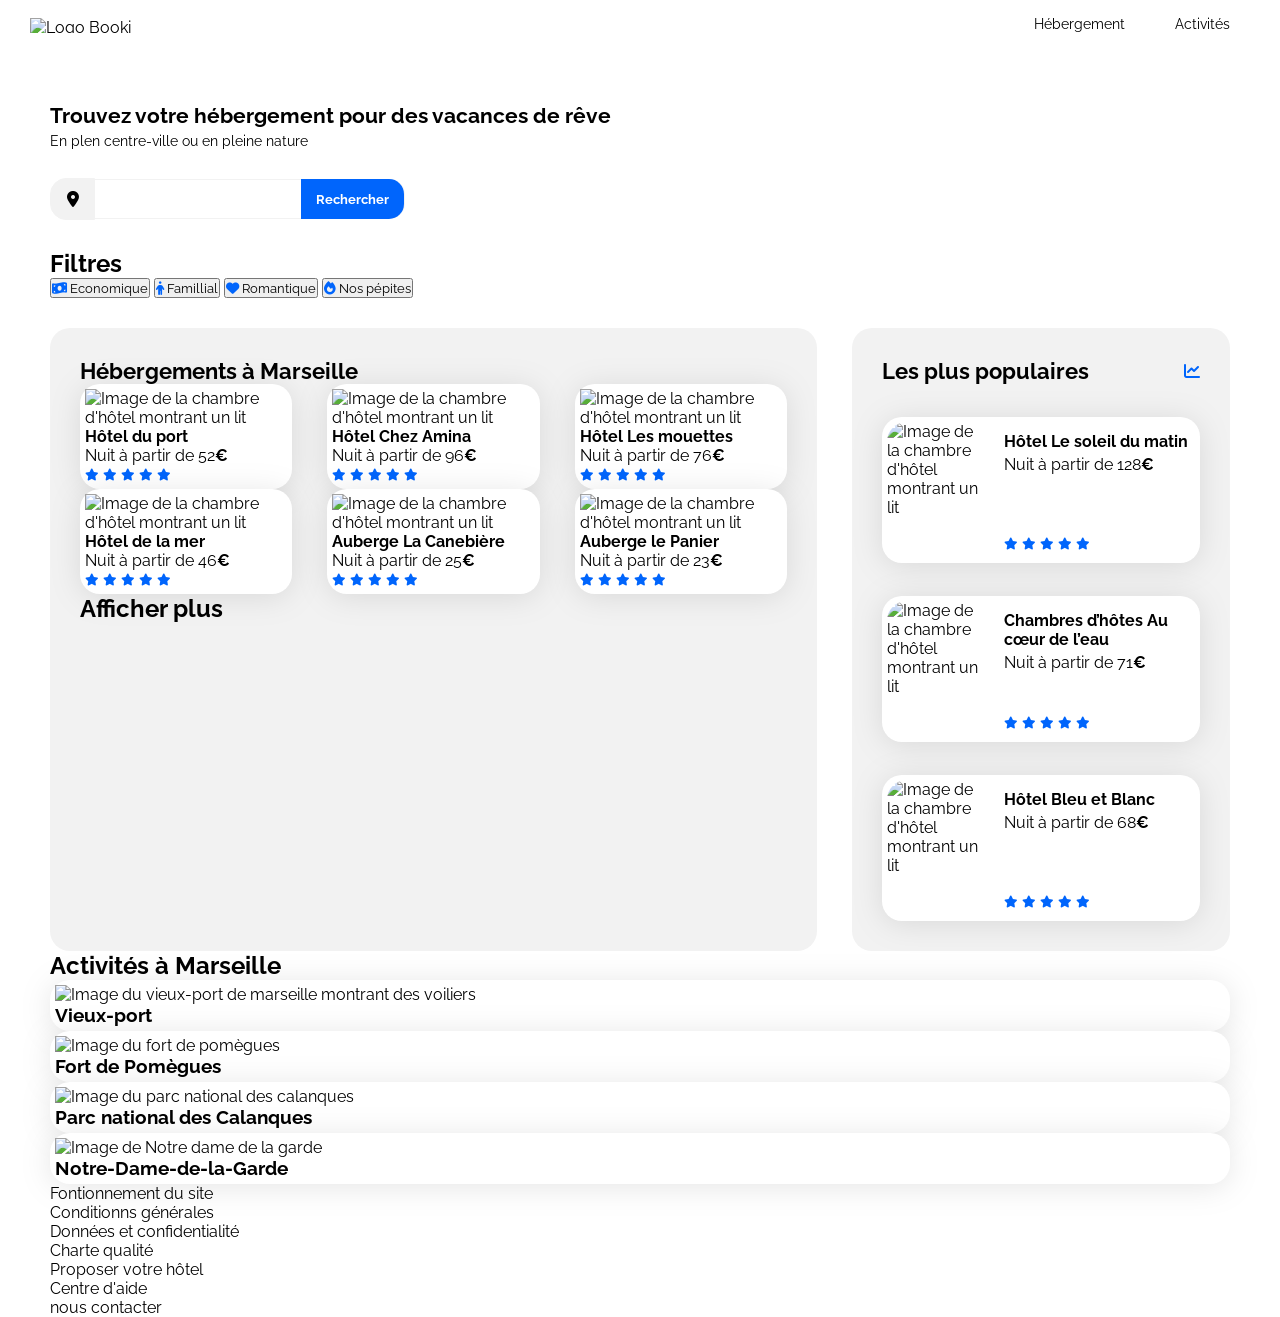
==== Projet 2/index.html @ f7e9991d "Formation Open Classroom" ====
<!DOCTYPE html>
<html lang="fr">
  <head>
    <meta charset="UTF-8" />
    <meta name="viewport" content="width=device-width, initial-scale=1.0" />
    <title>Booki</title>
    <link rel="preconnect" href="https://fonts.googleapis.com" />
    <link rel="preconnect" href="https://fonts.gstatic.com" crossorigin />
    <link
      href="https://fonts.googleapis.com/css2?family=Raleway:wght@400;500;700&display=swap"
      rel="stylesheet"
    />
    <link
      rel="stylesheet"
      href="https://cdnjs.cloudflare.com/ajax/libs/font-awesome/6.2.1/css/all.min.css"
      integrity="sha512-MV7K8+y+gLIBoVD59lQIYicR65iaqukzvf/nwasF0nqhPay5w/9lJmVM2hMDcnK1OnMGCdVK+iQrJ7lzPJQd1w=="
      crossorigin="anonymous"
      referrerpolicy="no-referrer"
    />
    <link rel="stylesheet" href="./css/style.css" />
  </head>

  <body>
    <nav>
      <div class="logo-container">
        <img src="./images/logo/Booki.png" alt="Logo Booki" />
      </div>
      <div class="menu">
        <ul>
          <li><a href="#hebergements">Hébergement</a></li>
          <li><a href="#activites">Activités</a></li>
        </ul>
      </div>
    </nav>
    <div class="main-container">
      <header>
        <div class="intro">
          <div class="intro-title">
            <h1>Trouvez votre hébergement pour des vacances de rêve</h1>
            <p>En plen centre-ville ou en pleine nature</p>
          </div>
          <div class="intro-search">
            <i class="fa-solid fa-location-dot"></i>
            <form action="">
              <input type="text" name="" id="" />
              <input type="submit" value="Rechercher" />
            </form>
          </div>
          <div class="intro-filter">
            <h2>Filtres</h2>
            <button>
              <i class="fa-solid fa-money-bill-wave"></i> Economique
            </button>
            <button><i class="fa-solid fa-person"></i> Famillial</button>
            <button><i class="fa-solid fa-heart"></i> Romantique</button>
            <button><i class="fa-solid fa-fire"></i> Nos pépites</button>
          </div>
          <div class="intro-popup"></div>
        </div>
      </header>
      <main>
        <div class="hebergements-and-populaires">
          <section class="hebergements" id="hebergements">
            <div class="hebergements-title">
              <h2 class="section-title">Hébergements à Marseille</h2>
            </div>
            <div class="hebergements-cards">
              <article class="card">
                <img
                  src="./images/hebergements/fred-kleber.jpg"
                  alt="Image de la chambre d'hôtel montrant un lit"
                />
                <div class="card-content">
                  <div class="card-txt">
                    <h3 class="card-title">Hôtel du port</h3>
                    <p class="card-subtitle">
                      Nuit à partir de 52<span class="euro">€</span>
                    </p>
                  </div>
                  <div class="card-rating">
                    <i class="fa-xs fa-solid fa-star" aria-hidden="true"></i>
                    <i class="fa-xs fa-solid fa-star" aria-hidden="true"></i>
                    <i class="fa-xs fa-solid fa-star" aria-hidden="true"></i>
                    <i class="fa-xs fa-solid fa-star" aria-hidden="true"></i>
                    <i
                      class="fa-xs fa-solid fa-star neutral-star"
                      aria-hidden="true"
                    ></i>
                    <span class="sr-only">Note de 4 sur 5</span>
                  </div>
                </div>
              </article>
              <article class="card">
                <img
                  src="./images/hebergements/febrian-zakaria.jpg"
                  alt="Image de la chambre d'hôtel montrant un lit"
                />
                <div class="card-content">
                  <div class="card-txt">
                    <h3 class="card-title">Hôtel Chez Amina</h3>
                    <p class="card-subtitle">
                      Nuit à partir de 96<span class="euro">€</span>
                    </p>
                  </div>
                  <div class="card-rating">
                    <i class="fa-xs fa-solid fa-star" aria-hidden="true"></i>
                    <i class="fa-xs fa-solid fa-star" aria-hidden="true"></i>
                    <i class="fa-xs fa-solid fa-star" aria-hidden="true"></i>
                    <i class="fa-xs fa-solid fa-star" aria-hidden="true"></i>
                    <i
                      class="fa-xs fa-solid fa-star neutral-star"
                      aria-hidden="true"
                    ></i>
                    <span class="sr-only">Note de 4 sur 5</span>
                  </div>
                </div>
              </article>
              <article class="card">
                <img
                  src="./images/hebergements/reisetopia.jpg"
                  alt="Image de la chambre d'hôtel montrant un lit"
                />
                <div class="card-content">
                  <div class="card-txt">
                    <h3 class="card-title">Hôtel Les mouettes</h3>
                    <p class="card-subtitle">
                      Nuit à partir de 76<span class="euro">€</span>
                    </p>
                  </div>
                  <div class="card-rating">
                    <i class="fa-xs fa-solid fa-star" aria-hidden="true"></i>
                    <i class="fa-xs fa-solid fa-star" aria-hidden="true"></i>
                    <i class="fa-xs fa-solid fa-star" aria-hidden="true"></i>
                    <i class="fa-xs fa-solid fa-star" aria-hidden="true"></i>
                    <i
                      class="fa-xs fa-solid fa-star neutral-star"
                      aria-hidden="true"
                    ></i>
                    <span class="sr-only">Note de 4 sur 5</span>
                  </div>
                </div>
              </article>
              <article class="card">
                <img
                  src="./images/hebergements/annie-spratt.jpg"
                  alt="Image de la chambre d'hôtel montrant un lit"
                />
                <div class="card-content">
                  <div class="card-txt">
                    <h3 class="card-title">Hôtel de la mer</h3>
                    <p class="card-subtitle">
                      Nuit à partir de 46<span class="euro">€</span>
                    </p>
                  </div>
                  <div class="card-rating">
                    <i class="fa-xs fa-solid fa-star" aria-hidden="true"></i>
                    <i class="fa-xs fa-solid fa-star" aria-hidden="true"></i>
                    <i class="fa-xs fa-solid fa-star" aria-hidden="true"></i>
                    <i class="fa-xs fa-solid fa-star" aria-hidden="true"></i>
                    <i
                      class="fa-xs fa-solid fa-star neutral-star"
                      aria-hidden="true"
                    ></i>
                    <span class="sr-only">Note de 4 sur 5</span>
                  </div>
                </div>
              </article>
              <article class="card">
                <img
                  src="./images/hebergements/marcus-loke.jpg"
                  alt="Image de la chambre d'hôtel montrant un lit"
                />
                <div class="card-content">
                  <div class="card-txt">
                    <h3 class="card-title">Auberge La Canebière</h3>
                    <p class="card-subtitle">
                      Nuit à partir de 25<span class="euro">€</span>
                    </p>
                  </div>
                  <div class="card-rating">
                    <i class="fa-xs fa-solid fa-star" aria-hidden="true"></i>
                    <i class="fa-xs fa-solid fa-star" aria-hidden="true"></i>
                    <i class="fa-xs fa-solid fa-star" aria-hidden="true"></i>
                    <i class="fa-xs fa-solid fa-star" aria-hidden="true"></i>
                    <i
                      class="fa-xs fa-solid fa-star neutral-star"
                      aria-hidden="true"
                    ></i>
                    <span class="sr-only">Note de 4 sur 5</span>
                  </div>
                </div>
              </article>
              <article class="card">
                <img
                  src="./images/hebergements/nicate-lee.jpg"
                  alt="Image de la chambre d'hôtel montrant un lit"
                />
                <div class="card-content">
                  <div class="card-txt">
                    <h3 class="card-title">Auberge le Panier</h3>
                    <p class="card-subtitle">
                      Nuit à partir de 23<span class="euro">€</span>
                    </p>
                  </div>
                  <div class="card-rating">
                    <i class="fa-xs fa-solid fa-star" aria-hidden="true"></i>
                    <i class="fa-xs fa-solid fa-star" aria-hidden="true"></i>
                    <i class="fa-xs fa-solid fa-star" aria-hidden="true"></i>
                    <i class="fa-xs fa-solid fa-star" aria-hidden="true"></i>
                    <i
                      class="fa-xs fa-solid fa-star neutral-star"
                      aria-hidden="true"
                    ></i>
                    <span class="sr-only">Note de 4 sur 5</span>
                  </div>
                </div>
              </article>
            </div>
            <h2>Afficher plus</h2>
          </section>
          <section class="populaires">
            <div class="populaires-title">
              <h2 class="section-title">Les plus populaires</h2>
              <i class="fa-solid fa-chart-line" aria-hidden="true"></i>
            </div>
            <div class="populaires-cards">
              <article class="card">
                <img
                  src="./images/hebergements/emile-guillemot.jpg"
                  alt="Image de la chambre d'hôtel montrant un lit"
                />
                <div class="card-content">
                  <div class="card-txt">
                    <h3 class="card-title">Hôtel Le soleil du matin</h3>
                    <p class="card-subtitle">
                      Nuit à partir de 128<span class="euro">€</span>
                    </p>
                  </div>
                  <div class="card-rating">
                    <i class="fa-xs fa-solid fa-star" aria-hidden="true"></i>
                    <i class="fa-xs fa-solid fa-star" aria-hidden="true"></i>
                    <i class="fa-xs fa-solid fa-star" aria-hidden="true"></i>
                    <i class="fa-xs fa-solid fa-star" aria-hidden="true"></i>
                    <i
                      class="fa-xs fa-solid fa-star neutral-star"
                      aria-hidden="true"
                    ></i>
                    <span class="sr-only">Note de 4 sur 5</span>
                  </div>
                </div>
              </article>
              <article class="card">
                <img
                  src="./images/hebergements/aw-creative.jpg"
                  alt="Image de la chambre d'hôtel montrant un lit"
                />
                <div class="card-content">
                  <div class="card-txt">
                    <h3 class="card-title">
                      Chambres d’hôtes Au cœur de l’eau
                    </h3>
                    <p class="card-subtitle">
                      Nuit à partir de 71<span class="euro">€</span>
                    </p>
                  </div>
                  <div class="card-rating">
                    <i class="fa-xs fa-solid fa-star" aria-hidden="true"></i>
                    <i class="fa-xs fa-solid fa-star" aria-hidden="true"></i>
                    <i class="fa-xs fa-solid fa-star" aria-hidden="true"></i>
                    <i class="fa-xs fa-solid fa-star" aria-hidden="true"></i>
                    <i
                      class="fa-xs fa-solid fa-star neutral-star"
                      aria-hidden="true"
                    ></i>
                    <span class="sr-only">Note de 4 sur 5</span>
                  </div>
                </div>
              </article>
              <article class="card">
                <img
                  src="./images/hebergements/febrian-zakaria2.jpg"
                  alt="Image de la chambre d'hôtel montrant un lit"
                />
                <div class="card-content">
                  <div class="card-txt">
                    <h3 class="card-title">Hôtel Bleu et Blanc</h3>
                    <p class="card-subtitle">
                      Nuit à partir de 68<span class="euro">€</span>
                    </p>
                  </div>
                  <div class="card-rating">
                    <i class="fa-xs fa-solid fa-star" aria-hidden="true"></i>
                    <i class="fa-xs fa-solid fa-star" aria-hidden="true"></i>
                    <i class="fa-xs fa-solid fa-star" aria-hidden="true"></i>
                    <i class="fa-xs fa-solid fa-star" aria-hidden="true"></i>
                    <i
                      class="fa-xs fa-solid fa-star neutral-star"
                      aria-hidden="true"
                    ></i>
                    <span class="sr-only">Note de 4 sur 5</span>
                  </div>
                </div>
              </article>
            </div>
          </section>
        </div>
        <section class="activites" id="activites">
          <h2>Activités à Marseille</h2>
          <div class="activites-cards">
            <article class="card">
              <img
                src="./images/activites/reno-laithienne.jpg"
                alt="Image du vieux-port de marseille montrant des voiliers"
              />
              <div class="card-content">
                <div class="card-txt">
                  <h3>Vieux-port</h3>
                </div>
              </div>
            </article>
            <article class="card">
              <img
                src="./images/activites/paul-hermann.jpg"
                alt="Image du fort de pomègues"
              />
              <div class="card-content">
                <div class="card-txt">
                  <h3>Fort de Pomègues</h3>
                </div>
              </div>
            </article>
            <article class="card">
              <img
                src="./images/activites/kilyan-sockalingum.jpg"
                alt="Image du parc national des calanques"
              />
              <div class="card-content">
                <div class="card-txt">
                  <h3>Parc national des Calanques</h3>
                </div>
              </div>
            </article>
            <article class="card">
              <img
                src="./images/activites/florian-wehde.jpg"
                alt="Image de Notre dame de la garde"
              />
              <div class="card-content">
                <div class="card-txt">
                  <h3>Notre-Dame-de-la-Garde</h3>
                </div>
              </div>
            </article>
          </div>
        </section>
      </main>
      <footer>
        <div class="a-propos">
          <ul>
            <li><a href="#">Fontionnement du site</a></li>
            <li><a href="#">Conditionns générales</a></li>
            <li><a href="#">Données et confidentialité</a></li>
          </ul>
        </div>
        <div class="nos-hebergements">
          <ul>
            <li><a href="#">Charte qualité</a></li>
            <li><a href="#">Proposer votre hôtel</a></li>
          </ul>
        </div>
        <div class="assistance">
          <ul>
            <li><a href="#">Centre d'aide</a></li>
            <li><a href="#">nous contacter</a></li>
          </ul>
        </div>
      </footer>
    </div>
  </body>
</html>
---- Projet 2/css/style.css ----
/****** General ***********/
* {
  font-family: "Raleway", sans-serif;
  margin: 0;
  padding: 0;
  box-sizing: border-box;
  list-style: none;
  text-decoration: none;
  color: black;
}

:root {
  --main-color: #0065fc;
  --main-bg-color: #f2f2f2;
  --filter-bg-color: #deebff;
}

.fa-solid {
  color: var(--main-color);
}

body {
  display: flex;
  justify-content: center;
  flex-direction: column;
  align-items: center;
}
nav {
  display: grid;
  width: 100%;
  grid-template-columns: 1fr auto 1fr;
  grid-template-areas: "logo none nav";
  height: 50px;
}

.logo-container {
  display: flex;
  align-items: center;
  height: 100%;
  padding-left: 30px;
}

.logo-container img {
  height: 30%;
}

.menu {
  grid-area: nav;
  display: flex;
  justify-content: end;
  height: 100%;
  padding: 15px 50px 0 0;
  font-size: 0.9rem;
}
.menu ul {
  display: flex;
  gap: 50px;
}

.menu ul li a {
  position: relative;
}
.menu ul li a:hover {
  color: var(--main-color);
}
.menu ul li a::after {
  content: "";
  position: absolute;
  background: var(--main-color);
  height: 2px;
  width: 100%;
  left: 0;
  top: -15px;
  visibility: hidden;
}
.menu ul li a:hover::after {
  visibility: visible;
}

.main-container {
  width: 100%;
  max-width: 1440px;
  padding: 0 50px;
  box-sizing: border-box;
}

.intro {
  margin-top: 50px;
  display: flex;
  flex-direction: column;
  gap: 30px;
}

.intro .intro-title h1 {
  font-size: 1.3rem;
  line-height: 2rem;
}

.intro .intro-title p {
  font-size: 0.9rem;
}

.intro .intro-search {
  display: flex;
  align-items: center;
  border: 1px solid var(--main-bg-color);
  width: fit-content;
  border-radius: 15px;
  height: 40px;
}

.intro .intro-search i {
  background: var(--main-bg-color);
  padding: 12px 15px;
  border-radius: 15px 0 0 15px;
  color: black;
  border: 1px solid var(--main-bg-color);
}

.intro .intro-search input {
  border: none;
  height: 38px;
  outline: none;
  padding: 12px 15px;
}

.intro .intro-search input[type="submit"] {
  color: white;
  background: var(--main-color);
  padding: 12px 15px;
  height: 40px;
  border-radius: 0 15px 15px 0;
  font-weight: bold;
}

.section-title {
  margin: 0;
  font-size: 22px;
}

.card {
  background-color: white;
  border-radius: 20px;
  padding: 5px;
  filter: drop-shadow(0px 3px 15px rgba(0, 0, 0, 0.1));
}

.card img {
  object-fit: cover;
}

.card-title {
  font-size: 16px;
}

.euro {
  font-weight: 700;
}

.neutralStar {
  color: var(--main-bg-color);
}

/****** Hebergements And Populaires ***********/
.hebergements-and-populaires {
  display: flex;
  justify-content: space-between;
}

.hebergements-and-populaires section {
  background-color: var(--main-bg-color);
  border-radius: 20px;
  padding: 30px;
  box-sizing: border-box;
}

/****** Hebergements ***********/
.hebergements {
  width: 65%;
}

.hebergements-cards {
  display: flex;
  flex-wrap: wrap;
  justify-content: space-between;
}

.hebergements-cards .card {
  width: 30%;
}

.hebergements-cards .card img {
  width: 30%;
}

/****** Populaires ***********/
.populaires {
  width: 32%;
}

.populaires-title {
  display: flex;
  justify-content: space-between;
  align-items: center;
}

.populaires-cards .card {
  display: flex;
  margin-top: 33px;
}

.populaires-cards img {
  width: 33%;
  height: 136px;
  border-top-left-radius: 20px;
  border-bottom-left-radius: 20px;
}

.populaires-cards .card-content {
  width: 67%;
  padding-left: 15px;
  display: flex;
  flex-direction: column;
  justify-content: space-between;
  box-sizing: border-box;
}

.populaires-cards .card-title {
  margin-top: 10px;
  margin-bottom: 4px;
}

.populaires-cards .card-subtitle {
  margin: 0;
}

.populaires-cards .card-rating {
  margin-bottom: 5px;
}

.activites {
  width: 100%;
}
/* Le code ci-dessous correspond à la version responsive uniquement */

/****** Media queries ***********/
/* Medium devices (tablets, less/equal than 1024px) */
@media (max-width: 1024px) {
  .hebergements-and-populaires {
    flex-direction: column;
  }

  .hebergements {
    width: 100%;
  }

  .populaires {
    width: 100%;
    margin-top: 50px;
  }

  .populaires-cards {
    display: flex;
    flex-direction: row;
    justify-content: space-between;
  }

  .populaires-cards .card {
    width: 30%;
  }

  .populaires-cards .card-title {
    font-size: 14px;
  }

  .populaires-cards .card-subtitle {
    font-size: 13px;
  }
}

/* Small devices (phones, less than 768px) */
@media (max-width: 767.98px) {
  /* ... */
}
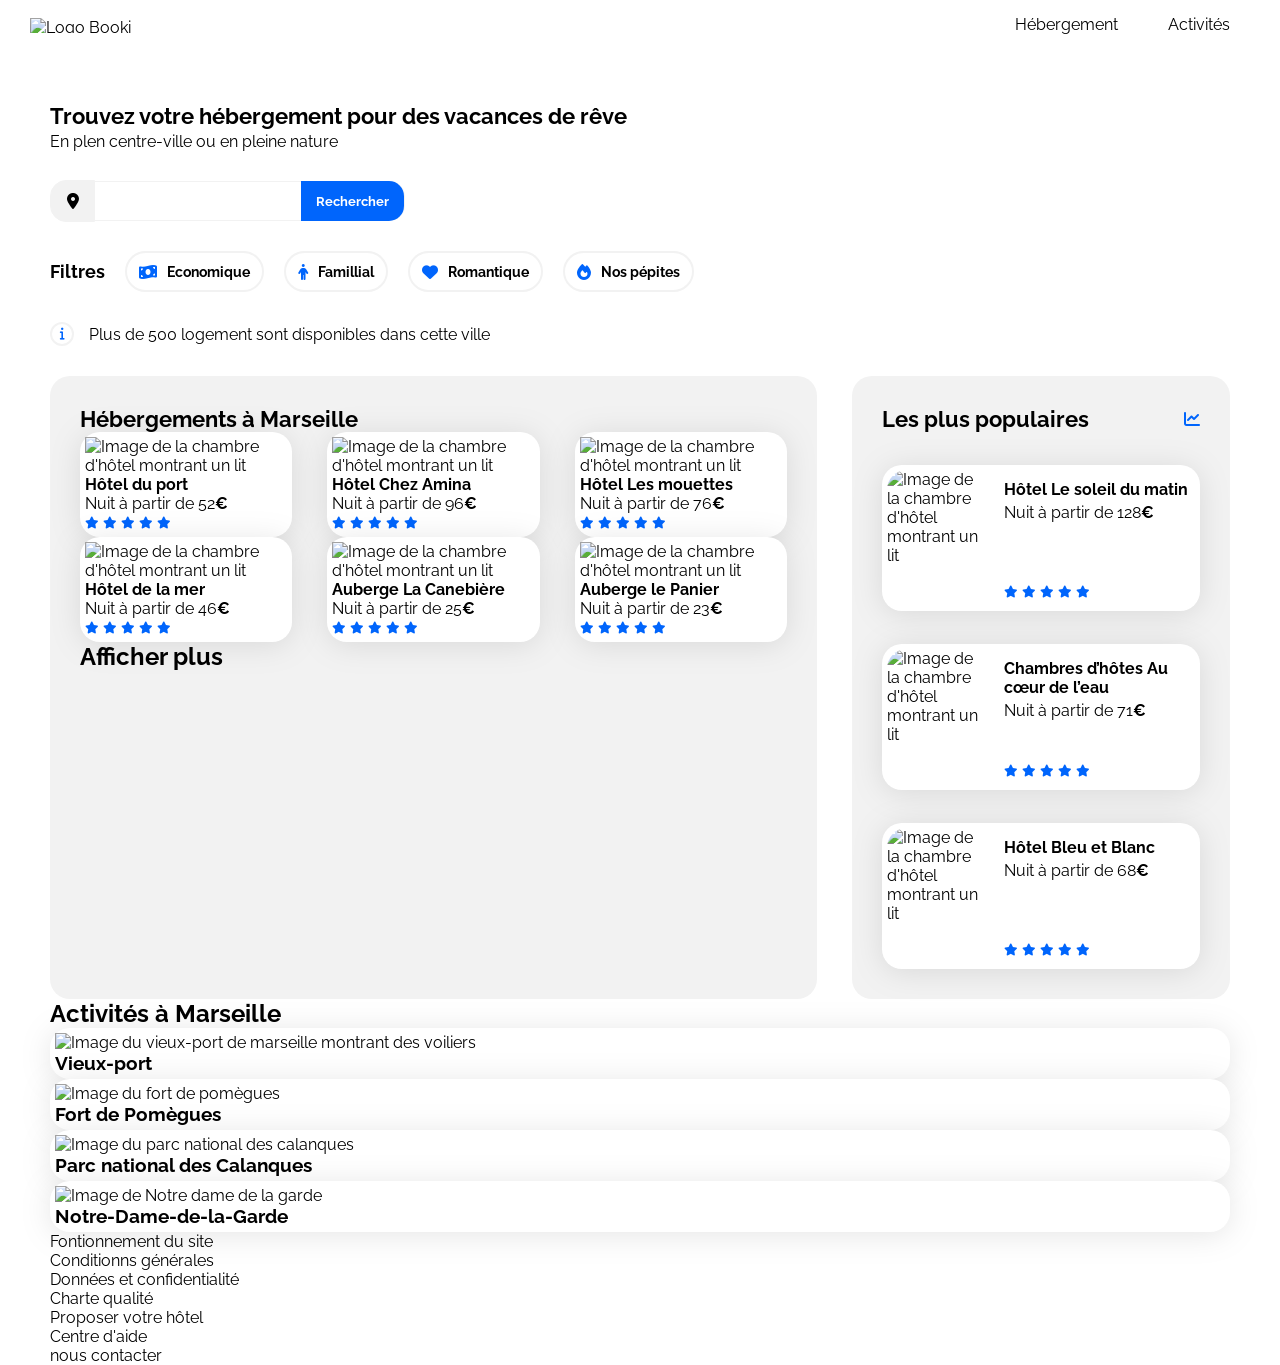
==== commit 422d552a: "fin de journée 1 html ok, css nav + header" ====
--- a/Projet 2/index.html
+++ b/Projet 2/index.html
@@ -49,13 +49,18 @@
           <div class="intro-filter">
             <h2>Filtres</h2>
             <button>
-              <i class="fa-solid fa-money-bill-wave"></i> Economique
+              <i class="fa-solid fa-money-bill-wave"></i>Economique
             </button>
-            <button><i class="fa-solid fa-person"></i> Famillial</button>
-            <button><i class="fa-solid fa-heart"></i> Romantique</button>
-            <button><i class="fa-solid fa-fire"></i> Nos pépites</button>
-          </div>
-          <div class="intro-popup"></div>
+            <button><i class="fa-solid fa-person"></i>Famillial</button>
+            <button><i class="fa-solid fa-heart"></i>Romantique</button>
+            <button><i class="fa-solid fa-fire"></i>Nos pépites</button>
+          </div>
+          <div class="intro-popup">
+            <div class="popup-icon">
+              <i class="fa-solid fa-info"></i>
+            </div>
+            <p>Plus de 500 logement sont disponibles dans cette ville</p>
+          </div>
         </div>
       </header>
       <main>
--- a/Projet 2/css/style.css
+++ b/Projet 2/css/style.css
@@ -25,6 +25,8 @@
   flex-direction: column;
   align-items: center;
 }
+/* ===================================== */
+/* =========== nav =====================*/
 nav {
   display: grid;
   width: 100%;
@@ -50,7 +52,7 @@
   justify-content: end;
   height: 100%;
   padding: 15px 50px 0 0;
-  font-size: 0.9rem;
+  font-size: 1rem;
 }
 .menu ul {
   display: flex;
@@ -76,7 +78,8 @@
 .menu ul li a:hover::after {
   visibility: visible;
 }
-
+/* ===================================== */
+/* =========== main =====================*/
 .main-container {
   width: 100%;
   max-width: 1440px;
@@ -84,6 +87,9 @@
   box-sizing: border-box;
 }
 
+/* ===================================== */
+/* =========== Intro ====================*/
+
 .intro {
   margin-top: 50px;
   display: flex;
@@ -92,12 +98,12 @@
 }
 
 .intro .intro-title h1 {
-  font-size: 1.3rem;
+  font-size: 1.375rem;
   line-height: 2rem;
 }
 
 .intro .intro-title p {
-  font-size: 0.9rem;
+  font-size: 1rem;
 }
 
 .intro .intro-search {
@@ -118,6 +124,7 @@
 }
 
 .intro .intro-search input {
+  font-size: 1.125;
   border: none;
   height: 38px;
   outline: none;
@@ -132,6 +139,49 @@
   border-radius: 0 15px 15px 0;
   font-weight: bold;
 }
+.intro .intro-filter {
+  display: flex;
+  align-items: center;
+  gap: 20px;
+}
+.intro .intro-filter h2 {
+  font-size: 1.1rem;
+}
+.intro .intro-filter button {
+  display: flex;
+  align-items: center;
+  gap: 10px;
+  padding: 10px 12px;
+  border: 2px solid var(--main-bg-color);
+  font-weight: bold;
+  font-size: 0.9rem;
+  color: black;
+  background: white;
+  border-radius: 30px;
+}
+
+.intro .intro-filter button i {
+  color: var(--main-color);
+  font-size: 1rem;
+}
+
+.intro .intro-popup {
+  display: flex;
+  align-items: center;
+  gap: 15px;
+  margin-bottom: 30px;
+}
+
+.intro .intro-popup .popup-icon {
+  display: flex;
+  font-size: 0.8rem;
+  justify-content: center;
+  align-items: center;
+  border: 2px solid var(--main-bg-color);
+  height: 24px;
+  width: 24px;
+  border-radius: 500px;
+}
 
 .section-title {
   margin: 0;
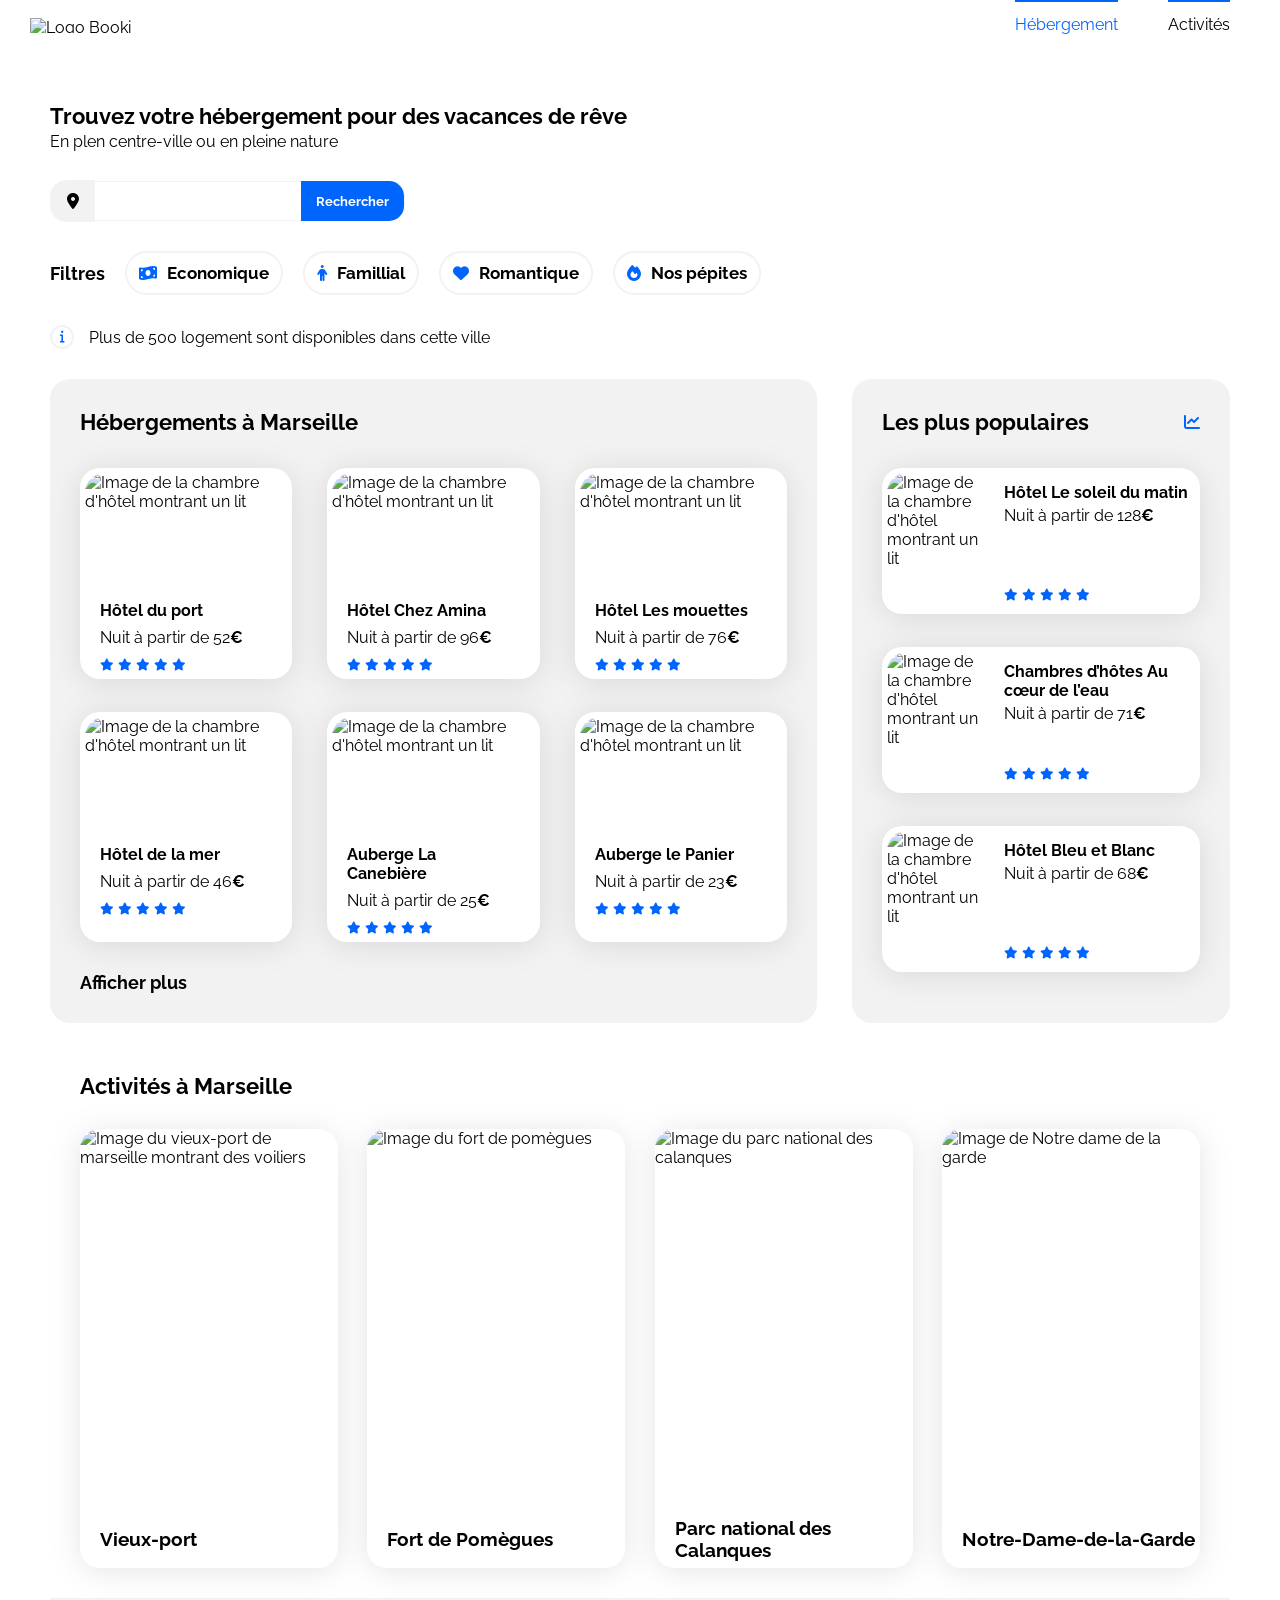
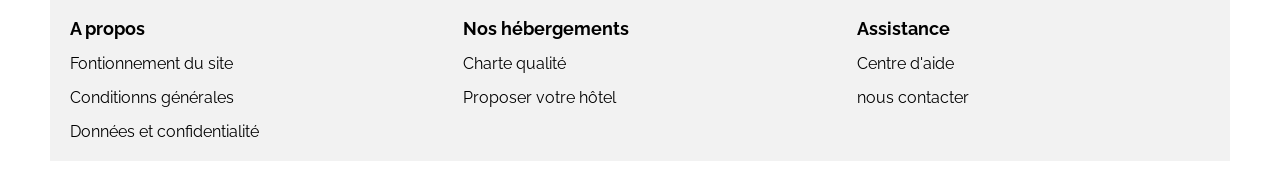
==== commit eb816b4c: "fin desktop" ====
--- a/Projet 2/index.html
+++ b/Projet 2/index.html
@@ -360,20 +360,23 @@
         </section>
       </main>
       <footer>
-        <div class="a-propos">
+        <div class="a-propos footer">
+          <h2>A propos</h2>
           <ul>
             <li><a href="#">Fontionnement du site</a></li>
             <li><a href="#">Conditionns générales</a></li>
             <li><a href="#">Données et confidentialité</a></li>
           </ul>
         </div>
-        <div class="nos-hebergements">
+        <div class="nos-hebergements footer">
+          <h2>Nos hébergements</h2>
           <ul>
             <li><a href="#">Charte qualité</a></li>
             <li><a href="#">Proposer votre hôtel</a></li>
           </ul>
         </div>
-        <div class="assistance">
+        <div class="assistance footer">
+          <h2>Assistance</h2>
           <ul>
             <li><a href="#">Centre d'aide</a></li>
             <li><a href="#">nous contacter</a></li>
--- a/Projet 2/css/style.css
+++ b/Projet 2/css/style.css
@@ -62,9 +62,7 @@
 .menu ul li a {
   position: relative;
 }
-.menu ul li a:hover {
-  color: var(--main-color);
-}
+
 .menu ul li a::after {
   content: "";
   position: absolute;
@@ -73,10 +71,16 @@
   width: 100%;
   left: 0;
   top: -15px;
+}
+.menu ul li a {
+  color: var(--main-color);
+}
+
+.menu ul :nth-child(2) a:not(:hover) {
+  color: black;
+}
+.menu ul :nth-child(2) a::after:not(:hover) {
   visibility: hidden;
-}
-.menu ul li a:hover::after {
-  visibility: visible;
 }
 /* ===================================== */
 /* =========== main =====================*/
@@ -132,6 +136,7 @@
 }
 
 .intro .intro-search input[type="submit"] {
+  cursor: pointer;
   color: white;
   background: var(--main-color);
   padding: 12px 15px;
@@ -145,19 +150,24 @@
   gap: 20px;
 }
 .intro .intro-filter h2 {
-  font-size: 1.1rem;
+  font-size: 1.125rem;
 }
 .intro .intro-filter button {
+  cursor: pointer;
   display: flex;
   align-items: center;
   gap: 10px;
   padding: 10px 12px;
   border: 2px solid var(--main-bg-color);
   font-weight: bold;
-  font-size: 0.9rem;
+  font-size: 1.063rem;
   color: black;
   background: white;
   border-radius: 30px;
+}
+
+.intro .intro-filter button:hover {
+  background: #0065fc22;
 }
 
 .intro .intro-filter button i {
@@ -185,10 +195,11 @@
 
 .section-title {
   margin: 0;
-  font-size: 22px;
+  font-size: 1.375rem;
 }
 
 .card {
+  cursor: pointer;
   background-color: white;
   border-radius: 20px;
   padding: 5px;
@@ -237,10 +248,34 @@
 
 .hebergements-cards .card {
   width: 30%;
+  display: flex;
+  flex-direction: column;
+  margin-top: 33px;
+  gap: 4px;
+  padding-bottom: 15;
 }
 
 .hebergements-cards .card img {
-  width: 30%;
+  width: 100%;
+  height: 124px;
+  border-radius: 20px 20px 0 0;
+}
+
+.hebergements-cards .card-content {
+  padding: 0 15px;
+}
+
+.hebergements-cards .card-txt {
+  display: flex;
+  flex-direction: column;
+  gap: 8px;
+  margin-bottom: 8px;
+}
+
+.hebergements > h2 {
+  cursor: pointer;
+  font-size: 1.125rem;
+  margin-top: 30px;
 }
 
 /****** Populaires ***********/
@@ -291,6 +326,68 @@
 .activites {
   width: 100%;
 }
+
+/* ======================Activités========================= */
+
+.activites {
+  padding: 50px 30px 30px 30px;
+}
+
+.activites h2 {
+  font-size: 1.375rem;
+  margin-bottom: 30px;
+}
+
+.activites .activites-cards {
+  display: flex;
+  justify-content: space-between;
+  margin: 0 auto;
+}
+
+.activites .activites-cards .card {
+  width: 23%;
+  height: 439px;
+  padding: 0;
+}
+
+.activites .activites-cards .card img {
+  width: 100%;
+  height: 380px;
+  border-radius: 20px 20px 0 0;
+  display: block;
+}
+.activites .activites-cards .card .card-content {
+  height: 59px;
+  display: flex;
+  align-items: center;
+}
+.activites .activites-cards .card .card-content .card-txt {
+  font-size: 1rem;
+  padding-left: 20px;
+}
+
+footer {
+  background: var(--main-bg-color);
+  height: 163px;
+  display: grid;
+  grid-template-columns: 1fr 1fr 1fr;
+  font-size: 1rem;
+}
+
+footer h2 {
+  font-size: 1.125rem;
+}
+
+footer li {
+  margin-bottom: 15px;
+}
+
+.footer {
+  display: flex;
+  flex-direction: column;
+  padding: 20px;
+  gap: 15px;
+}
 /* Le code ci-dessous correspond à la version responsive uniquement */
 
 /****** Media queries ***********/
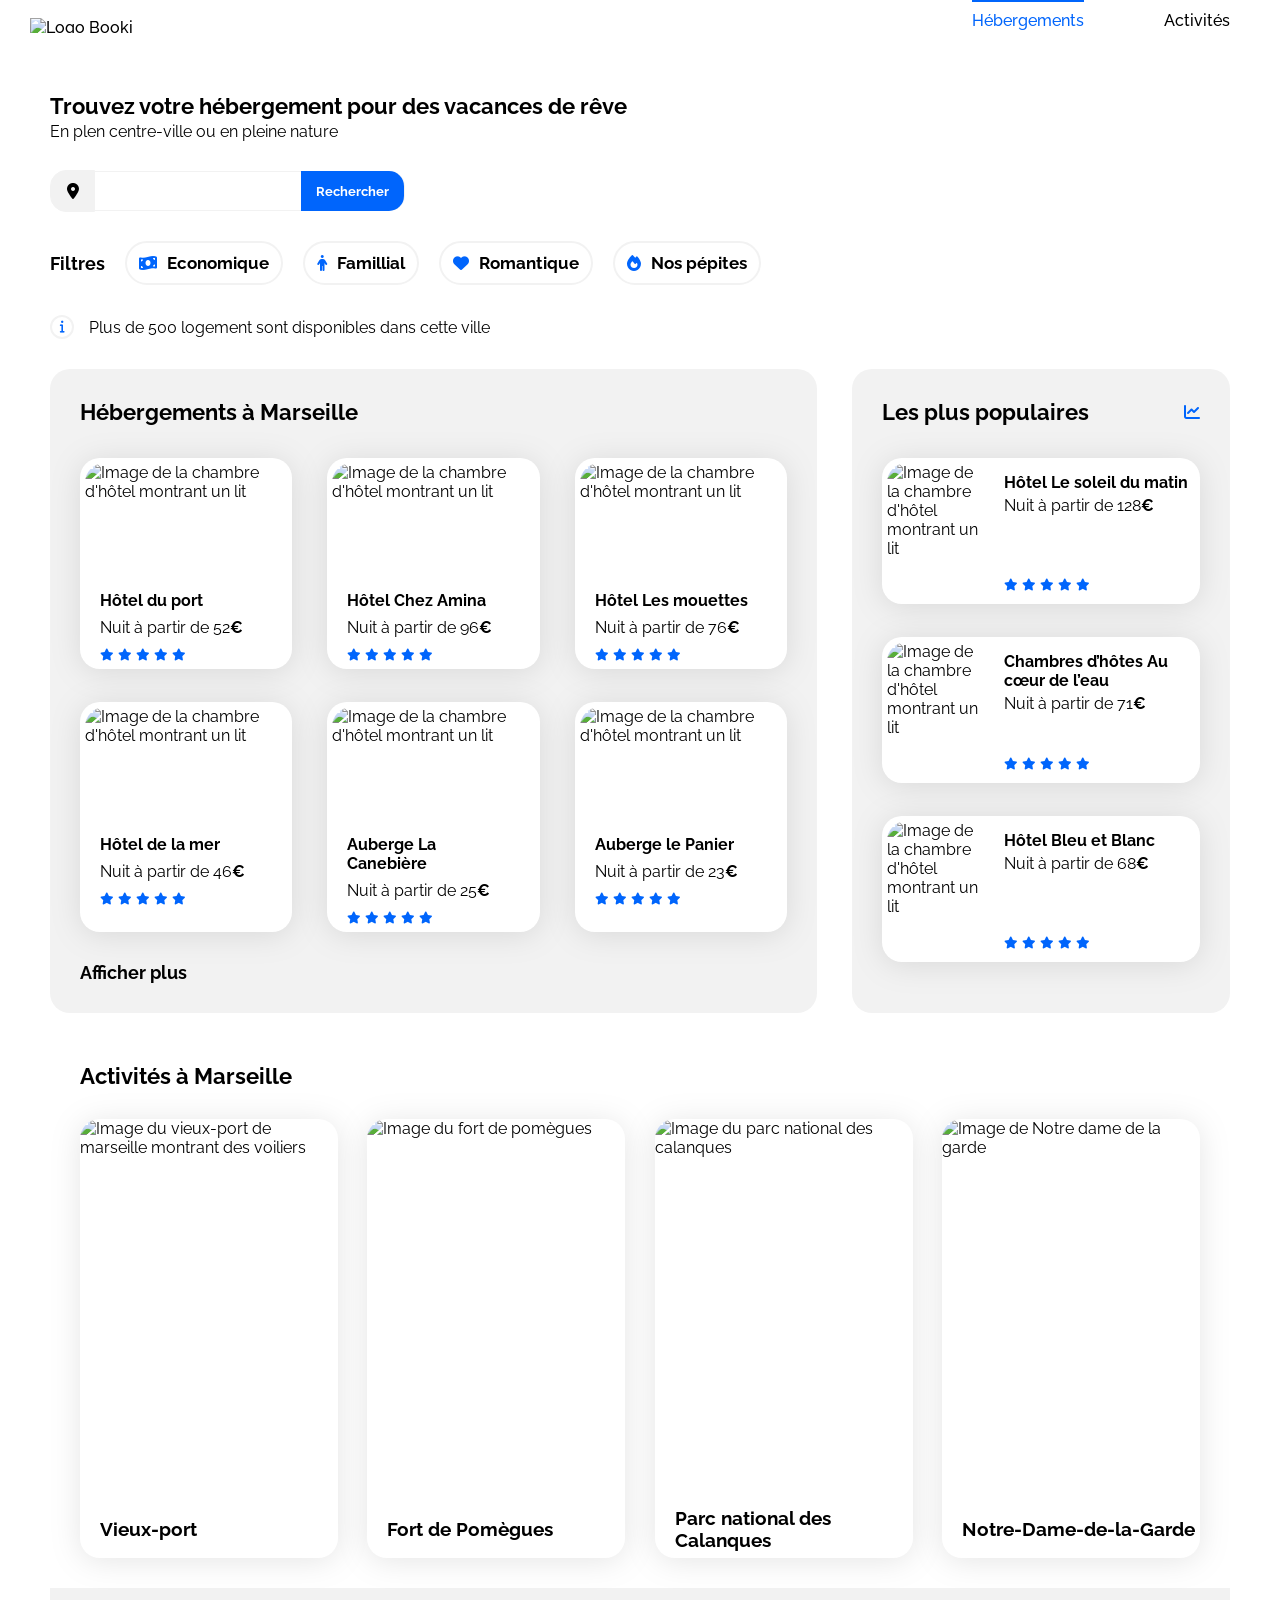
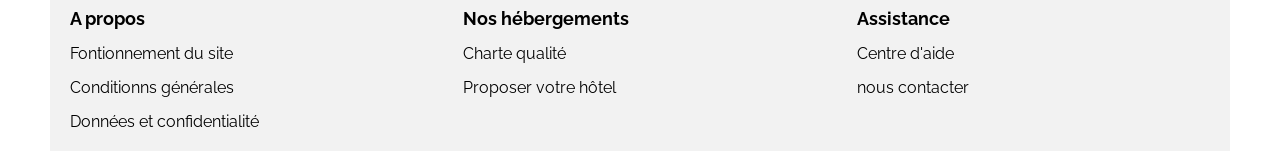
==== commit e8fe51ae: "Fin Projet 2 ? 7h de travail" ====
--- a/Projet 2/index.html
+++ b/Projet 2/index.html
@@ -27,7 +27,7 @@
       </div>
       <div class="menu">
         <ul>
-          <li><a href="#hebergements">Hébergement</a></li>
+          <li><a href="#hebergements">Hébergements</a></li>
           <li><a href="#activites">Activités</a></li>
         </ul>
       </div>
--- a/Projet 2/css/style.css
+++ b/Projet 2/css/style.css
@@ -28,6 +28,7 @@
 /* ===================================== */
 /* =========== nav =====================*/
 nav {
+  font-weight: 500;
   display: grid;
   width: 100%;
   grid-template-columns: 1fr auto 1fr;
@@ -51,37 +52,33 @@
   display: flex;
   justify-content: end;
   height: 100%;
-  padding: 15px 50px 0 0;
   font-size: 1rem;
 }
 .menu ul {
   display: flex;
-  gap: 50px;
-}
-
+  gap: 30px;
+}
+
+.menu ul li {
+  border-top: 2px solid #0065fc;
+  margin-right: 50px;
+  margin-bottom: 20px;
+  display: flex;
+  flex-direction: column;
+  justify-content: end;
+}
 .menu ul li a {
   position: relative;
-}
-
-.menu ul li a::after {
-  content: "";
-  position: absolute;
-  background: var(--main-color);
-  height: 2px;
-  width: 100%;
-  left: 0;
-  top: -15px;
-}
-.menu ul li a {
   color: var(--main-color);
 }
 
-.menu ul :nth-child(2) a:not(:hover) {
+.menu ul :nth-child(2):not(:hover) {
+  border-top: 2px solid transparent;
+}
+.menu ul :nth-child(2) :not(:hover) {
   color: black;
 }
-.menu ul :nth-child(2) a::after:not(:hover) {
-  visibility: hidden;
-}
+
 /* ===================================== */
 /* =========== main =====================*/
 .main-container {
@@ -95,7 +92,7 @@
 /* =========== Intro ====================*/
 
 .intro {
-  margin-top: 50px;
+  margin-top: 40px;
   display: flex;
   flex-direction: column;
   gap: 30px;
@@ -393,8 +390,17 @@
 /****** Media queries ***********/
 /* Medium devices (tablets, less/equal than 1024px) */
 @media (max-width: 1024px) {
+  nav {
+    height: 79px;
+  }
+  .logo-container {
+    padding-left: 50px;
+  }
+  .menu {
+    padding-bottom: 20px;
+  }
   .hebergements-and-populaires {
-    flex-direction: column;
+    flex-wrap: wrap;
   }
 
   .hebergements {
@@ -423,9 +429,109 @@
   .populaires-cards .card-subtitle {
     font-size: 13px;
   }
+  .activites .activites-cards .card {
+    height: 270px;
+  }
+  .activites .activites-cards .card img {
+    height: 200px;
+  }
+  .activites .activites-cards .card .card-content {
+    height: 70px;
+  }
 }
 
 /* Small devices (phones, less than 768px) */
 @media (max-width: 767.98px) {
   /* ... */
-}
+  nav {
+    display: flex;
+    flex-direction: column;
+    height: 115px;
+  }
+
+  .logo-container {
+    padding: 0;
+    display: flex;
+    align-items: center;
+    justify-content: center;
+  }
+
+  .logo-container img {
+    height: 30%;
+  }
+  .menu {
+    display: block;
+    width: 100%;
+  }
+  .menu ul {
+    width: 100%;
+    display: grid;
+    grid-template-columns: 50% 50%;
+    gap: 0;
+  }
+  .menu ul li {
+    width: 100%;
+    border: none;
+    border-bottom: 2px solid var(--main-color);
+    padding-bottom: 15px;
+  }
+  .menu ul a {
+    text-align: center;
+  }
+  .menu ul :nth-child(2):not(:hover) {
+    border-bottom: 2px solid transparent;
+    border-top: none;
+  }
+  .menu ul :nth-child(2) :not(:hover) {
+    color: black;
+  }
+  .intro .intro-search {
+    justify-content: center;
+  }
+
+  .intro .intro-filter h2 {
+    display: block;
+    width: 100%;
+  }
+  .intro .intro-filter {
+    flex-wrap: wrap;
+  }
+  .intro .intro-filter button {
+    width: 45%;
+    justify-content: center;
+  }
+  .hebergements-and-populaires {
+    flex-wrap: wrap-reverse;
+  }
+  .hebergements-and-populaires section {
+    border-radius: 0;
+  }
+  .populaires-cards {
+    flex-direction: column;
+  }
+  .populaires-cards .card {
+    width: 100%;
+  }
+  #hebergements {
+    background: white;
+  }
+
+  .hebergements-cards {
+    flex-direction: column;
+  }
+
+  .hebergements-cards .card {
+    width: 100%;
+  }
+  .activites .activites-cards {
+    flex-direction: column;
+    gap: 20px;
+  }
+  .activites .activites-cards .card {
+    width: 100%;
+  }
+  footer {
+    height: 100%;
+    grid-template-columns: 1fr;
+  }
+}
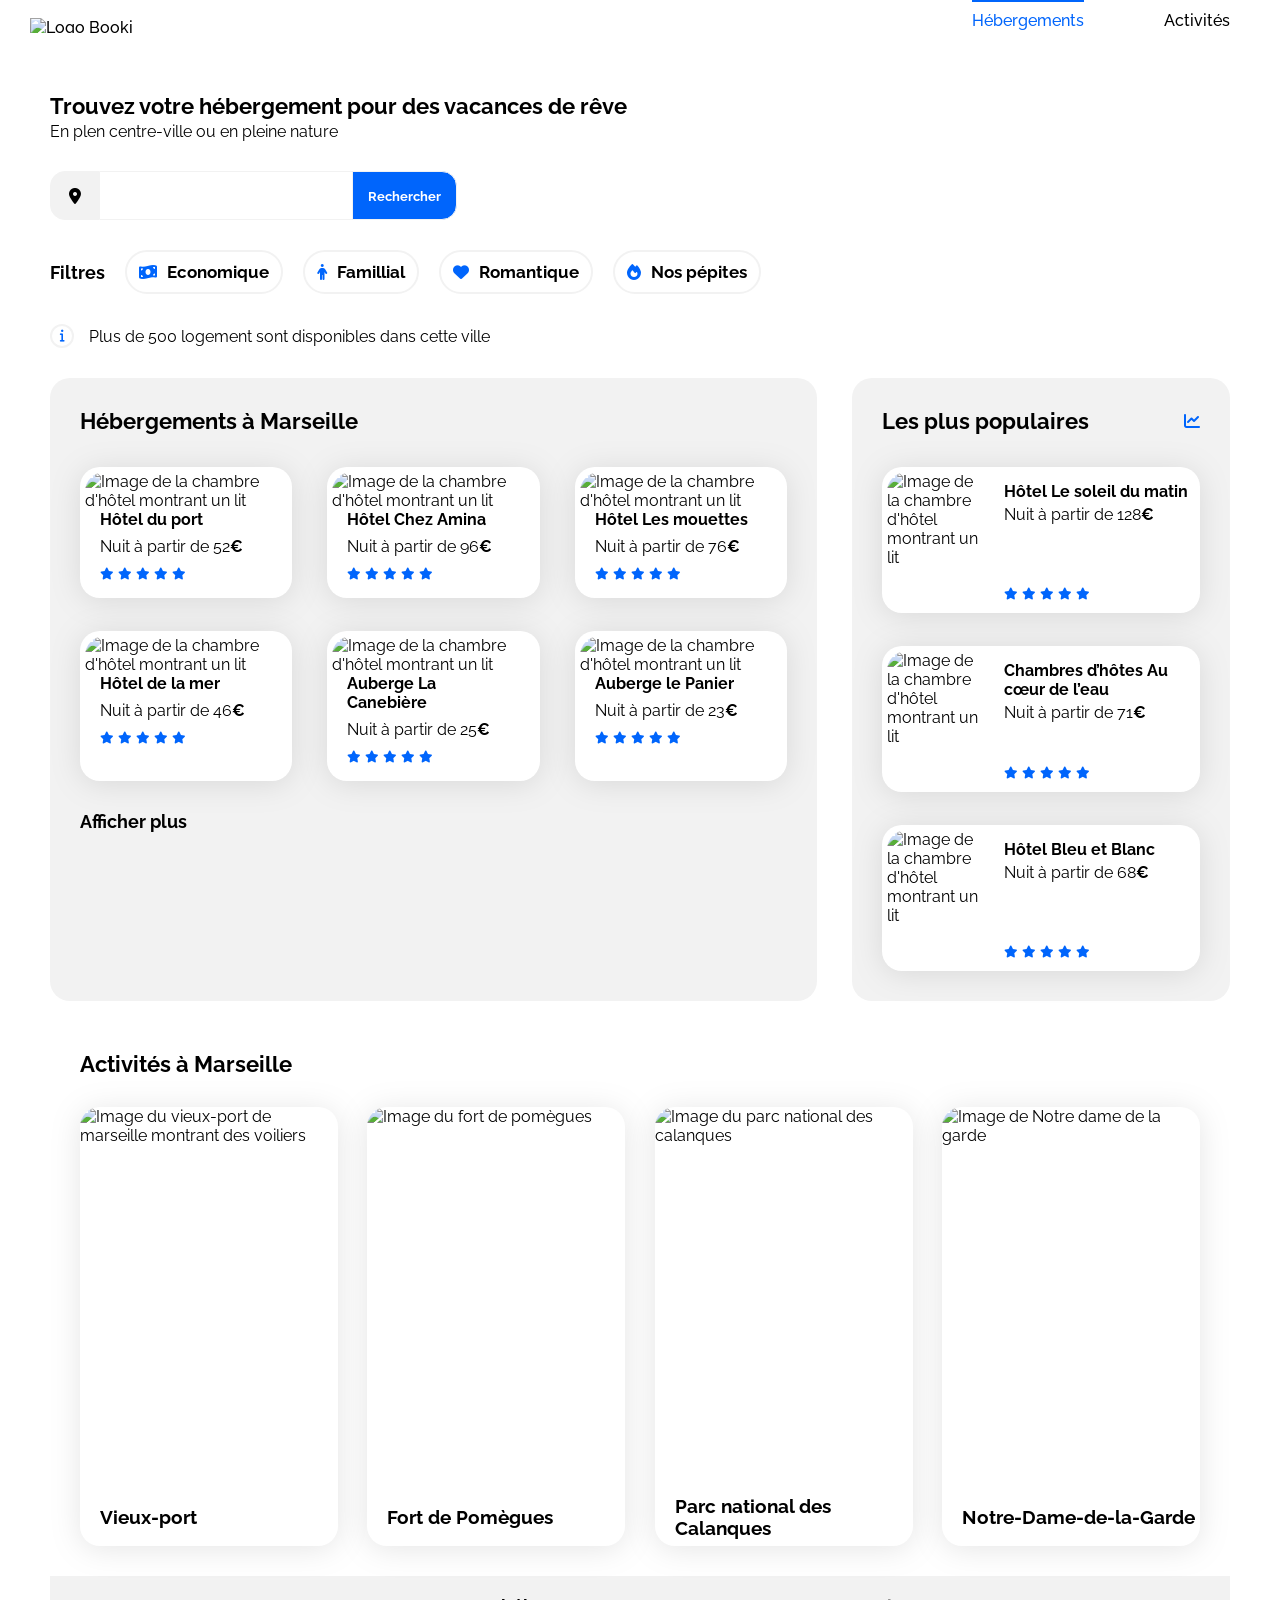
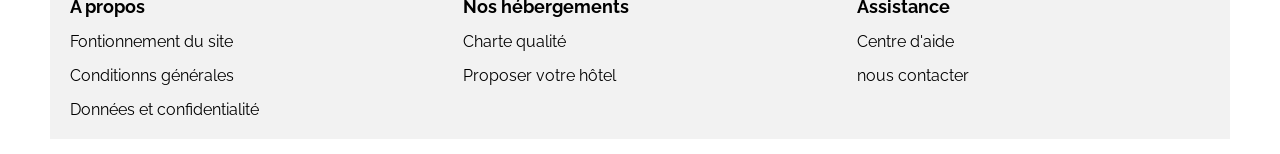
==== commit 17c0d8c5: "Fin test sur mozzila et Chrome et mediaquerys" ====
--- a/Projet 2/index.html
+++ b/Projet 2/index.html
@@ -40,10 +40,15 @@
             <p>En plen centre-ville ou en pleine nature</p>
           </div>
           <div class="intro-search">
-            <i class="fa-solid fa-location-dot"></i>
-            <form action="">
-              <input type="text" name="" id="" />
-              <input type="submit" value="Rechercher" />
+            <form action="POST">
+              <label for="ville"
+                ><i class="fa-solid fa-location-dot"></i
+              ></label>
+              <input type="text" name="ville" id="ville" />
+              <button type="submit">
+                <span class="button-txt">Rechercher</span>
+                <i class="fa-sharp fa-solid fa-magnifying-glass search"></i>
+              </button>
             </form>
           </div>
           <div class="intro-filter">
@@ -71,154 +76,166 @@
             </div>
             <div class="hebergements-cards">
               <article class="card">
-                <img
-                  src="./images/hebergements/fred-kleber.jpg"
-                  alt="Image de la chambre d'hôtel montrant un lit"
-                />
-                <div class="card-content">
-                  <div class="card-txt">
-                    <h3 class="card-title">Hôtel du port</h3>
-                    <p class="card-subtitle">
-                      Nuit à partir de 52<span class="euro">€</span>
-                    </p>
-                  </div>
-                  <div class="card-rating">
-                    <i class="fa-xs fa-solid fa-star" aria-hidden="true"></i>
-                    <i class="fa-xs fa-solid fa-star" aria-hidden="true"></i>
-                    <i class="fa-xs fa-solid fa-star" aria-hidden="true"></i>
-                    <i class="fa-xs fa-solid fa-star" aria-hidden="true"></i>
-                    <i
-                      class="fa-xs fa-solid fa-star neutral-star"
-                      aria-hidden="true"
-                    ></i>
-                    <span class="sr-only">Note de 4 sur 5</span>
-                  </div>
-                </div>
-              </article>
-              <article class="card">
-                <img
-                  src="./images/hebergements/febrian-zakaria.jpg"
-                  alt="Image de la chambre d'hôtel montrant un lit"
-                />
-                <div class="card-content">
-                  <div class="card-txt">
-                    <h3 class="card-title">Hôtel Chez Amina</h3>
-                    <p class="card-subtitle">
-                      Nuit à partir de 96<span class="euro">€</span>
-                    </p>
-                  </div>
-                  <div class="card-rating">
-                    <i class="fa-xs fa-solid fa-star" aria-hidden="true"></i>
-                    <i class="fa-xs fa-solid fa-star" aria-hidden="true"></i>
-                    <i class="fa-xs fa-solid fa-star" aria-hidden="true"></i>
-                    <i class="fa-xs fa-solid fa-star" aria-hidden="true"></i>
-                    <i
-                      class="fa-xs fa-solid fa-star neutral-star"
-                      aria-hidden="true"
-                    ></i>
-                    <span class="sr-only">Note de 4 sur 5</span>
-                  </div>
-                </div>
-              </article>
-              <article class="card">
-                <img
-                  src="./images/hebergements/reisetopia.jpg"
-                  alt="Image de la chambre d'hôtel montrant un lit"
-                />
-                <div class="card-content">
-                  <div class="card-txt">
-                    <h3 class="card-title">Hôtel Les mouettes</h3>
-                    <p class="card-subtitle">
-                      Nuit à partir de 76<span class="euro">€</span>
-                    </p>
-                  </div>
-                  <div class="card-rating">
-                    <i class="fa-xs fa-solid fa-star" aria-hidden="true"></i>
-                    <i class="fa-xs fa-solid fa-star" aria-hidden="true"></i>
-                    <i class="fa-xs fa-solid fa-star" aria-hidden="true"></i>
-                    <i class="fa-xs fa-solid fa-star" aria-hidden="true"></i>
-                    <i
-                      class="fa-xs fa-solid fa-star neutral-star"
-                      aria-hidden="true"
-                    ></i>
-                    <span class="sr-only">Note de 4 sur 5</span>
-                  </div>
-                </div>
-              </article>
-              <article class="card">
-                <img
-                  src="./images/hebergements/annie-spratt.jpg"
-                  alt="Image de la chambre d'hôtel montrant un lit"
-                />
-                <div class="card-content">
-                  <div class="card-txt">
-                    <h3 class="card-title">Hôtel de la mer</h3>
-                    <p class="card-subtitle">
-                      Nuit à partir de 46<span class="euro">€</span>
-                    </p>
-                  </div>
-                  <div class="card-rating">
-                    <i class="fa-xs fa-solid fa-star" aria-hidden="true"></i>
-                    <i class="fa-xs fa-solid fa-star" aria-hidden="true"></i>
-                    <i class="fa-xs fa-solid fa-star" aria-hidden="true"></i>
-                    <i class="fa-xs fa-solid fa-star" aria-hidden="true"></i>
-                    <i
-                      class="fa-xs fa-solid fa-star neutral-star"
-                      aria-hidden="true"
-                    ></i>
-                    <span class="sr-only">Note de 4 sur 5</span>
-                  </div>
-                </div>
-              </article>
-              <article class="card">
-                <img
-                  src="./images/hebergements/marcus-loke.jpg"
-                  alt="Image de la chambre d'hôtel montrant un lit"
-                />
-                <div class="card-content">
-                  <div class="card-txt">
-                    <h3 class="card-title">Auberge La Canebière</h3>
-                    <p class="card-subtitle">
-                      Nuit à partir de 25<span class="euro">€</span>
-                    </p>
-                  </div>
-                  <div class="card-rating">
-                    <i class="fa-xs fa-solid fa-star" aria-hidden="true"></i>
-                    <i class="fa-xs fa-solid fa-star" aria-hidden="true"></i>
-                    <i class="fa-xs fa-solid fa-star" aria-hidden="true"></i>
-                    <i class="fa-xs fa-solid fa-star" aria-hidden="true"></i>
-                    <i
-                      class="fa-xs fa-solid fa-star neutral-star"
-                      aria-hidden="true"
-                    ></i>
-                    <span class="sr-only">Note de 4 sur 5</span>
-                  </div>
-                </div>
-              </article>
-              <article class="card">
-                <img
-                  src="./images/hebergements/nicate-lee.jpg"
-                  alt="Image de la chambre d'hôtel montrant un lit"
-                />
-                <div class="card-content">
-                  <div class="card-txt">
-                    <h3 class="card-title">Auberge le Panier</h3>
-                    <p class="card-subtitle">
-                      Nuit à partir de 23<span class="euro">€</span>
-                    </p>
-                  </div>
-                  <div class="card-rating">
-                    <i class="fa-xs fa-solid fa-star" aria-hidden="true"></i>
-                    <i class="fa-xs fa-solid fa-star" aria-hidden="true"></i>
-                    <i class="fa-xs fa-solid fa-star" aria-hidden="true"></i>
-                    <i class="fa-xs fa-solid fa-star" aria-hidden="true"></i>
-                    <i
-                      class="fa-xs fa-solid fa-star neutral-star"
-                      aria-hidden="true"
-                    ></i>
-                    <span class="sr-only">Note de 4 sur 5</span>
-                  </div>
-                </div>
+                <a href="#">
+                  <img
+                    src="./images/hebergements/fred-kleber.jpg"
+                    alt="Image de la chambre d'hôtel montrant un lit"
+                  />
+                  <div class="card-content">
+                    <div class="card-txt">
+                      <h3 class="card-title">Hôtel du port</h3>
+                      <p class="card-subtitle">
+                        Nuit à partir de 52<span class="euro">€</span>
+                      </p>
+                    </div>
+                    <div class="card-rating">
+                      <i class="fa-xs fa-solid fa-star" aria-hidden="true"></i>
+                      <i class="fa-xs fa-solid fa-star" aria-hidden="true"></i>
+                      <i class="fa-xs fa-solid fa-star" aria-hidden="true"></i>
+                      <i class="fa-xs fa-solid fa-star" aria-hidden="true"></i>
+                      <i
+                        class="fa-xs fa-solid fa-star neutral-star"
+                        aria-hidden="true"
+                      ></i>
+                      <span class="sr-only">Note de 4 sur 5</span>
+                    </div>
+                  </div>
+                </a>
+              </article>
+              <article class="card">
+                <a href="#">
+                  <img
+                    src="./images/hebergements/febrian-zakaria.jpg"
+                    alt="Image de la chambre d'hôtel montrant un lit"
+                  />
+                  <div class="card-content">
+                    <div class="card-txt">
+                      <h3 class="card-title">Hôtel Chez Amina</h3>
+                      <p class="card-subtitle">
+                        Nuit à partir de 96<span class="euro">€</span>
+                      </p>
+                    </div>
+                    <div class="card-rating">
+                      <i class="fa-xs fa-solid fa-star" aria-hidden="true"></i>
+                      <i class="fa-xs fa-solid fa-star" aria-hidden="true"></i>
+                      <i class="fa-xs fa-solid fa-star" aria-hidden="true"></i>
+                      <i class="fa-xs fa-solid fa-star" aria-hidden="true"></i>
+                      <i
+                        class="fa-xs fa-solid fa-star neutral-star"
+                        aria-hidden="true"
+                      ></i>
+                      <span class="sr-only">Note de 4 sur 5</span>
+                    </div>
+                  </div>
+                </a>
+              </article>
+              <article class="card">
+                <a href="#">
+                  <img
+                    src="./images/hebergements/reisetopia.jpg"
+                    alt="Image de la chambre d'hôtel montrant un lit"
+                  />
+                  <div class="card-content">
+                    <div class="card-txt">
+                      <h3 class="card-title">Hôtel Les mouettes</h3>
+                      <p class="card-subtitle">
+                        Nuit à partir de 76<span class="euro">€</span>
+                      </p>
+                    </div>
+                    <div class="card-rating">
+                      <i class="fa-xs fa-solid fa-star" aria-hidden="true"></i>
+                      <i class="fa-xs fa-solid fa-star" aria-hidden="true"></i>
+                      <i class="fa-xs fa-solid fa-star" aria-hidden="true"></i>
+                      <i class="fa-xs fa-solid fa-star" aria-hidden="true"></i>
+                      <i
+                        class="fa-xs fa-solid fa-star neutral-star"
+                        aria-hidden="true"
+                      ></i>
+                      <span class="sr-only">Note de 4 sur 5</span>
+                    </div>
+                  </div>
+                </a>
+              </article>
+              <article class="card">
+                <a href="#">
+                  <img
+                    src="./images/hebergements/annie-spratt.jpg"
+                    alt="Image de la chambre d'hôtel montrant un lit"
+                  />
+                  <div class="card-content">
+                    <div class="card-txt">
+                      <h3 class="card-title">Hôtel de la mer</h3>
+                      <p class="card-subtitle">
+                        Nuit à partir de 46<span class="euro">€</span>
+                      </p>
+                    </div>
+                    <div class="card-rating">
+                      <i class="fa-xs fa-solid fa-star" aria-hidden="true"></i>
+                      <i class="fa-xs fa-solid fa-star" aria-hidden="true"></i>
+                      <i class="fa-xs fa-solid fa-star" aria-hidden="true"></i>
+                      <i class="fa-xs fa-solid fa-star" aria-hidden="true"></i>
+                      <i
+                        class="fa-xs fa-solid fa-star neutral-star"
+                        aria-hidden="true"
+                      ></i>
+                      <span class="sr-only">Note de 4 sur 5</span>
+                    </div>
+                  </div>
+                </a>
+              </article>
+              <article class="card">
+                <a href="#">
+                  <img
+                    src="./images/hebergements/marcus-loke.jpg"
+                    alt="Image de la chambre d'hôtel montrant un lit"
+                  />
+                  <div class="card-content">
+                    <div class="card-txt">
+                      <h3 class="card-title">Auberge La Canebière</h3>
+                      <p class="card-subtitle">
+                        Nuit à partir de 25<span class="euro">€</span>
+                      </p>
+                    </div>
+                    <div class="card-rating">
+                      <i class="fa-xs fa-solid fa-star" aria-hidden="true"></i>
+                      <i class="fa-xs fa-solid fa-star" aria-hidden="true"></i>
+                      <i class="fa-xs fa-solid fa-star" aria-hidden="true"></i>
+                      <i class="fa-xs fa-solid fa-star" aria-hidden="true"></i>
+                      <i
+                        class="fa-xs fa-solid fa-star neutral-star"
+                        aria-hidden="true"
+                      ></i>
+                      <span class="sr-only">Note de 4 sur 5</span>
+                    </div>
+                  </div>
+                </a>
+              </article>
+              <article class="card">
+                <a href="#">
+                  <img
+                    src="./images/hebergements/nicate-lee.jpg"
+                    alt="Image de la chambre d'hôtel montrant un lit"
+                  />
+                  <div class="card-content">
+                    <div class="card-txt">
+                      <h3 class="card-title">Auberge le Panier</h3>
+                      <p class="card-subtitle">
+                        Nuit à partir de 23<span class="euro">€</span>
+                      </p>
+                    </div>
+                    <div class="card-rating">
+                      <i class="fa-xs fa-solid fa-star" aria-hidden="true"></i>
+                      <i class="fa-xs fa-solid fa-star" aria-hidden="true"></i>
+                      <i class="fa-xs fa-solid fa-star" aria-hidden="true"></i>
+                      <i class="fa-xs fa-solid fa-star" aria-hidden="true"></i>
+                      <i
+                        class="fa-xs fa-solid fa-star neutral-star"
+                        aria-hidden="true"
+                      ></i>
+                      <span class="sr-only">Note de 4 sur 5</span>
+                    </div>
+                  </div>
+                </a>
               </article>
             </div>
             <h2>Afficher plus</h2>
@@ -229,83 +246,89 @@
               <i class="fa-solid fa-chart-line" aria-hidden="true"></i>
             </div>
             <div class="populaires-cards">
-              <article class="card">
-                <img
-                  src="./images/hebergements/emile-guillemot.jpg"
-                  alt="Image de la chambre d'hôtel montrant un lit"
-                />
-                <div class="card-content">
-                  <div class="card-txt">
-                    <h3 class="card-title">Hôtel Le soleil du matin</h3>
-                    <p class="card-subtitle">
-                      Nuit à partir de 128<span class="euro">€</span>
-                    </p>
-                  </div>
-                  <div class="card-rating">
-                    <i class="fa-xs fa-solid fa-star" aria-hidden="true"></i>
-                    <i class="fa-xs fa-solid fa-star" aria-hidden="true"></i>
-                    <i class="fa-xs fa-solid fa-star" aria-hidden="true"></i>
-                    <i class="fa-xs fa-solid fa-star" aria-hidden="true"></i>
-                    <i
-                      class="fa-xs fa-solid fa-star neutral-star"
-                      aria-hidden="true"
-                    ></i>
-                    <span class="sr-only">Note de 4 sur 5</span>
-                  </div>
-                </div>
-              </article>
-              <article class="card">
-                <img
-                  src="./images/hebergements/aw-creative.jpg"
-                  alt="Image de la chambre d'hôtel montrant un lit"
-                />
-                <div class="card-content">
-                  <div class="card-txt">
-                    <h3 class="card-title">
-                      Chambres d’hôtes Au cœur de l’eau
-                    </h3>
-                    <p class="card-subtitle">
-                      Nuit à partir de 71<span class="euro">€</span>
-                    </p>
-                  </div>
-                  <div class="card-rating">
-                    <i class="fa-xs fa-solid fa-star" aria-hidden="true"></i>
-                    <i class="fa-xs fa-solid fa-star" aria-hidden="true"></i>
-                    <i class="fa-xs fa-solid fa-star" aria-hidden="true"></i>
-                    <i class="fa-xs fa-solid fa-star" aria-hidden="true"></i>
-                    <i
-                      class="fa-xs fa-solid fa-star neutral-star"
-                      aria-hidden="true"
-                    ></i>
-                    <span class="sr-only">Note de 4 sur 5</span>
-                  </div>
-                </div>
-              </article>
-              <article class="card">
-                <img
-                  src="./images/hebergements/febrian-zakaria2.jpg"
-                  alt="Image de la chambre d'hôtel montrant un lit"
-                />
-                <div class="card-content">
-                  <div class="card-txt">
-                    <h3 class="card-title">Hôtel Bleu et Blanc</h3>
-                    <p class="card-subtitle">
-                      Nuit à partir de 68<span class="euro">€</span>
-                    </p>
-                  </div>
-                  <div class="card-rating">
-                    <i class="fa-xs fa-solid fa-star" aria-hidden="true"></i>
-                    <i class="fa-xs fa-solid fa-star" aria-hidden="true"></i>
-                    <i class="fa-xs fa-solid fa-star" aria-hidden="true"></i>
-                    <i class="fa-xs fa-solid fa-star" aria-hidden="true"></i>
-                    <i
-                      class="fa-xs fa-solid fa-star neutral-star"
-                      aria-hidden="true"
-                    ></i>
-                    <span class="sr-only">Note de 4 sur 5</span>
-                  </div>
-                </div>
-              </article>
+              <a href="#">
+                <article class="card">
+                  <img
+                    src="./images/hebergements/emile-guillemot.jpg"
+                    alt="Image de la chambre d'hôtel montrant un lit"
+                  />
+                  <div class="card-content">
+                    <div class="card-txt">
+                      <h3 class="card-title">Hôtel Le soleil du matin</h3>
+                      <p class="card-subtitle">
+                        Nuit à partir de 128<span class="euro">€</span>
+                      </p>
+                    </div>
+                    <div class="card-rating">
+                      <i class="fa-xs fa-solid fa-star" aria-hidden="true"></i>
+                      <i class="fa-xs fa-solid fa-star" aria-hidden="true"></i>
+                      <i class="fa-xs fa-solid fa-star" aria-hidden="true"></i>
+                      <i class="fa-xs fa-solid fa-star" aria-hidden="true"></i>
+                      <i
+                        class="fa-xs fa-solid fa-star neutral-star"
+                        aria-hidden="true"
+                      ></i>
+                      <span class="sr-only">Note de 4 sur 5</span>
+                    </div>
+                  </div>
+                </article>
+              </a>
+              <a href="#">
+                <article class="card">
+                  <img
+                    src="./images/hebergements/aw-creative.jpg"
+                    alt="Image de la chambre d'hôtel montrant un lit"
+                  />
+                  <div class="card-content">
+                    <div class="card-txt">
+                      <h3 class="card-title">
+                        Chambres d’hôtes Au cœur de l’eau
+                      </h3>
+                      <p class="card-subtitle">
+                        Nuit à partir de 71<span class="euro">€</span>
+                      </p>
+                    </div>
+                    <div class="card-rating">
+                      <i class="fa-xs fa-solid fa-star" aria-hidden="true"></i>
+                      <i class="fa-xs fa-solid fa-star" aria-hidden="true"></i>
+                      <i class="fa-xs fa-solid fa-star" aria-hidden="true"></i>
+                      <i class="fa-xs fa-solid fa-star" aria-hidden="true"></i>
+                      <i
+                        class="fa-xs fa-solid fa-star neutral-star"
+                        aria-hidden="true"
+                      ></i>
+                      <span class="sr-only">Note de 4 sur 5</span>
+                    </div>
+                  </div>
+                </article>
+              </a>
+              <a href="#">
+                <article class="card">
+                  <img
+                    src="./images/hebergements/febrian-zakaria2.jpg"
+                    alt="Image de la chambre d'hôtel montrant un lit"
+                  />
+                  <div class="card-content">
+                    <div class="card-txt">
+                      <h3 class="card-title">Hôtel Bleu et Blanc</h3>
+                      <p class="card-subtitle">
+                        Nuit à partir de 68<span class="euro">€</span>
+                      </p>
+                    </div>
+                    <div class="card-rating">
+                      <i class="fa-xs fa-solid fa-star" aria-hidden="true"></i>
+                      <i class="fa-xs fa-solid fa-star" aria-hidden="true"></i>
+                      <i class="fa-xs fa-solid fa-star" aria-hidden="true"></i>
+                      <i class="fa-xs fa-solid fa-star" aria-hidden="true"></i>
+                      <i
+                        class="fa-xs fa-solid fa-star neutral-star"
+                        aria-hidden="true"
+                      ></i>
+                      <span class="sr-only">Note de 4 sur 5</span>
+                    </div>
+                  </div>
+                </article>
+              </a>
             </div>
           </section>
         </div>
@@ -313,48 +336,56 @@
           <h2>Activités à Marseille</h2>
           <div class="activites-cards">
             <article class="card">
-              <img
-                src="./images/activites/reno-laithienne.jpg"
-                alt="Image du vieux-port de marseille montrant des voiliers"
-              />
-              <div class="card-content">
-                <div class="card-txt">
-                  <h3>Vieux-port</h3>
+              <a href="#">
+                <img
+                  src="./images/activites/reno-laithienne.jpg"
+                  alt="Image du vieux-port de marseille montrant des voiliers"
+                />
+                <div class="card-content">
+                  <div class="card-txt">
+                    <h3>Vieux-port</h3>
+                  </div>
                 </div>
-              </div>
+              </a>
             </article>
             <article class="card">
-              <img
-                src="./images/activites/paul-hermann.jpg"
-                alt="Image du fort de pomègues"
-              />
-              <div class="card-content">
-                <div class="card-txt">
-                  <h3>Fort de Pomègues</h3>
+              <a href="#">
+                <img
+                  src="./images/activites/paul-hermann.jpg"
+                  alt="Image du fort de pomègues"
+                />
+                <div class="card-content">
+                  <div class="card-txt">
+                    <h3>Fort de Pomègues</h3>
+                  </div>
                 </div>
-              </div>
+              </a>
             </article>
             <article class="card">
-              <img
-                src="./images/activites/kilyan-sockalingum.jpg"
-                alt="Image du parc national des calanques"
-              />
-              <div class="card-content">
-                <div class="card-txt">
-                  <h3>Parc national des Calanques</h3>
+              <a href="#">
+                <img
+                  src="./images/activites/kilyan-sockalingum.jpg"
+                  alt="Image du parc national des calanques"
+                />
+                <div class="card-content">
+                  <div class="card-txt">
+                    <h3>Parc national des Calanques</h3>
+                  </div>
                 </div>
-              </div>
+              </a>
             </article>
             <article class="card">
-              <img
-                src="./images/activites/florian-wehde.jpg"
-                alt="Image de Notre dame de la garde"
-              />
-              <div class="card-content">
-                <div class="card-txt">
-                  <h3>Notre-Dame-de-la-Garde</h3>
+              <a href="#">
+                <img
+                  src="./images/activites/florian-wehde.jpg"
+                  alt="Image de Notre dame de la garde"
+                />
+                <div class="card-content">
+                  <div class="card-txt">
+                    <h3>Notre-Dame-de-la-Garde</h3>
+                  </div>
                 </div>
-              </div>
+              </a>
             </article>
           </div>
         </section>
--- a/Projet 2/css/style.css
+++ b/Projet 2/css/style.css
@@ -107,40 +107,57 @@
   font-size: 1rem;
 }
 
-.intro .intro-search {
-  display: flex;
-  align-items: center;
-  border: 1px solid var(--main-bg-color);
+.intro .intro-search form {
+  display: flex;
+  align-items: center;
+  justify-content: center;
   width: fit-content;
-  border-radius: 15px;
-  height: 40px;
-}
-
-.intro .intro-search i {
+  height: 49px;
+}
+
+.intro .intro-search label {
+  display: flex;
+  justify-content: center;
+  align-items: center;
   background: var(--main-bg-color);
-  padding: 12px 15px;
+  height: 49px;
+  width: 50px;
   border-radius: 15px 0 0 15px;
   color: black;
   border: 1px solid var(--main-bg-color);
 }
+.intro .intro-search label i {
+  color: black;
+}
 
 .intro .intro-search input {
-  font-size: 1.125;
+  font-size: 1.125rem;
   border: none;
   height: 38px;
   outline: none;
   padding: 12px 15px;
-}
-
-.intro .intro-search input[type="submit"] {
+  height: 49px;
+  border-top: 1px solid var(--main-bg-color);
+  border-bottom: 1px solid var(--main-bg-color);
+}
+
+.intro .intro-search button {
   cursor: pointer;
-  color: white;
   background: var(--main-color);
   padding: 12px 15px;
-  height: 40px;
+  height: 49px;
+  border: 1px solid var(--main-bg-color);
   border-radius: 0 15px 15px 0;
   font-weight: bold;
 }
+.intro .intro-search button span {
+  color: white;
+}
+
+.intro .intro-search button i {
+  display: none;
+}
+
 .intro .intro-filter {
   display: flex;
   align-items: center;
@@ -196,7 +213,6 @@
 }
 
 .card {
-  cursor: pointer;
   background-color: white;
   border-radius: 20px;
   padding: 5px;
@@ -249,7 +265,7 @@
   flex-direction: column;
   margin-top: 33px;
   gap: 4px;
-  padding-bottom: 15;
+  padding-bottom: 15px;
 }
 
 .hebergements-cards .card img {
@@ -418,7 +434,7 @@
     justify-content: space-between;
   }
 
-  .populaires-cards .card {
+  .populaires-cards a {
     width: 30%;
   }
 
@@ -443,6 +459,10 @@
 /* Small devices (phones, less than 768px) */
 @media (max-width: 767.98px) {
   /* ... */
+  .main-container {
+    padding-left: 20px;
+    padding-right: 20px;
+  }
   nav {
     display: flex;
     flex-direction: column;
@@ -485,10 +505,27 @@
   .menu ul :nth-child(2) :not(:hover) {
     color: black;
   }
+
   .intro .intro-search {
-    justify-content: center;
-  }
-
+    margin: 0 auto;
+  }
+  .intro .intro-search form {
+    max-width: 100%;
+  }
+  .intro .intro-search input {
+    max-width: 50%;
+  }
+  .intro .intro-search button {
+    width: 49px;
+    border-radius: 15px;
+  }
+  .intro .intro-search button span {
+    display: none;
+  }
+  .intro .intro-search button i {
+    display: block;
+    color: white;
+  }
   .intro .intro-filter h2 {
     display: block;
     width: 100%;
@@ -499,6 +536,7 @@
   .intro .intro-filter button {
     width: 45%;
     justify-content: center;
+    font-size: 0.875rem;
   }
   .hebergements-and-populaires {
     flex-wrap: wrap-reverse;
@@ -509,7 +547,7 @@
   .populaires-cards {
     flex-direction: column;
   }
-  .populaires-cards .card {
+  .populaires-cards a {
     width: 100%;
   }
   #hebergements {
